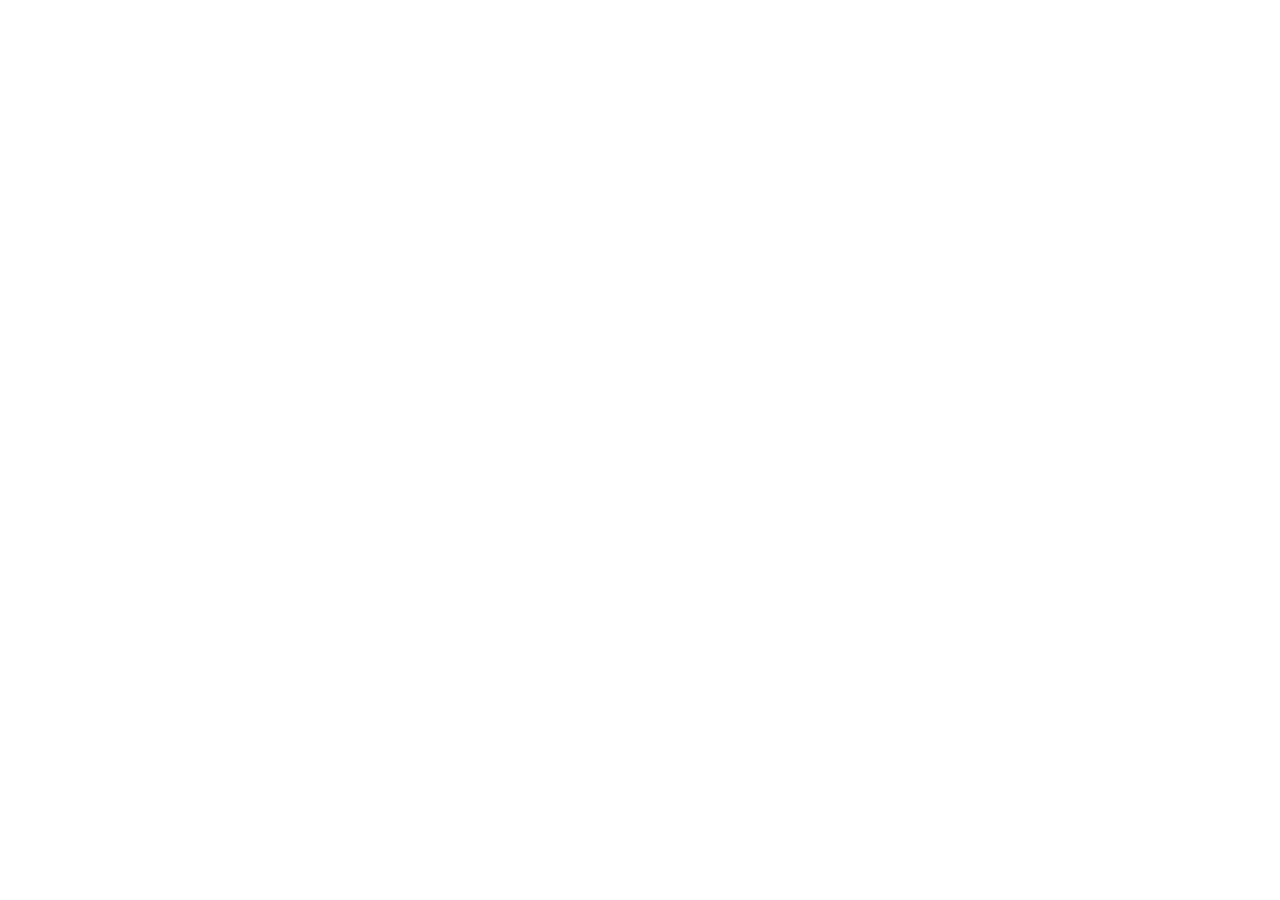
==== index.html @ 2e2acf35 "Initial Commit" ====
<!DOCTYPE html>
<html lang="en">
<head>
    <meta charset="UTF-8">
    <meta name="viewport" content="width=device-width, initial-scale=1.0">
    <title>Tugas Pemweb</title>
</head>
<body>
    
</body>
</html>
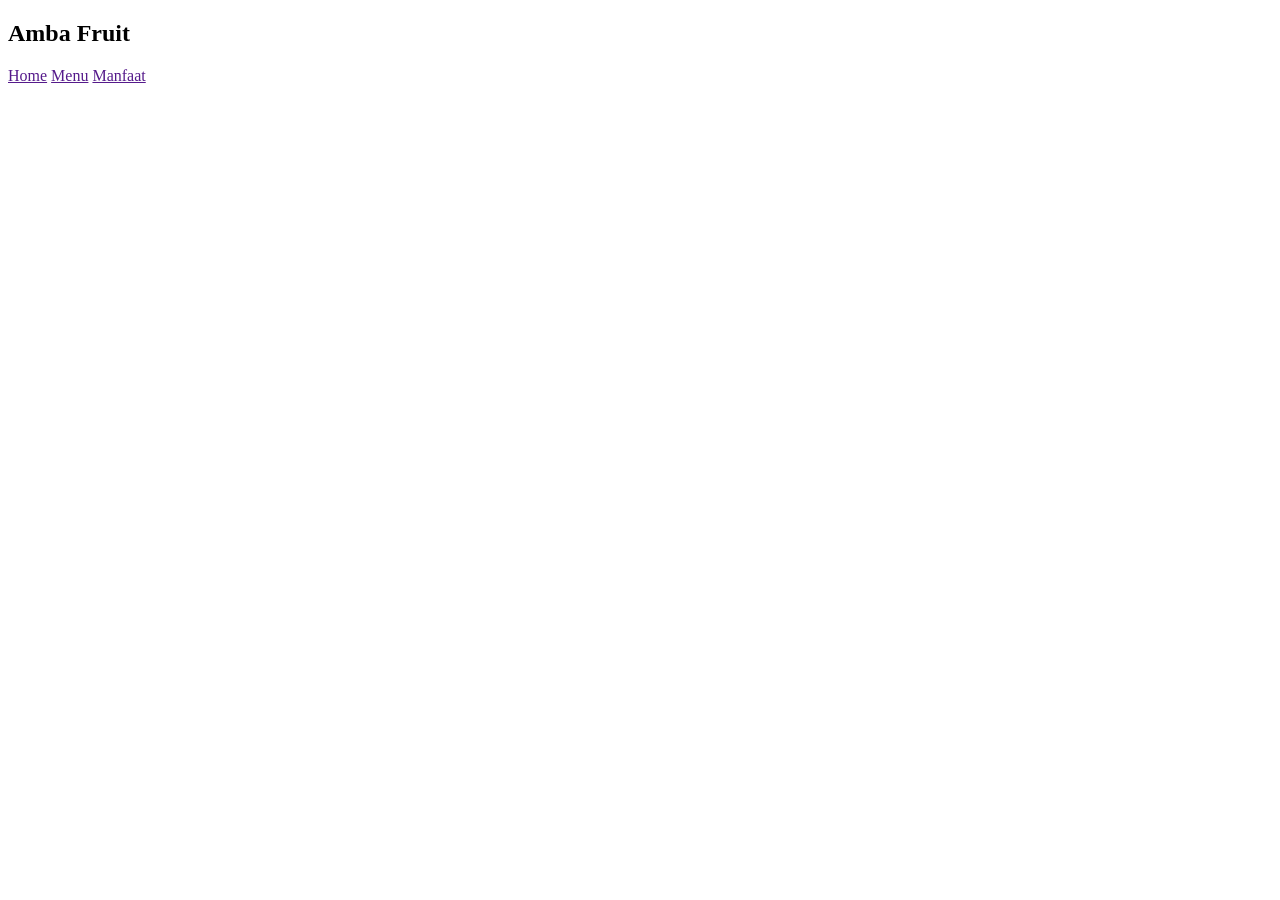
==== commit e4b154b2: "Menambahkan Menu" ====
--- a/index.html
+++ b/index.html
@@ -6,6 +6,18 @@
     <title>Tugas Pemweb</title>
 </head>
 <body>
-    
+
+    <nav>
+        <h2>Amba Fruit</h2>
+        <div>
+            <a href="">Home</a>
+            <a href="">Menu</a>
+            <a href="">Manfaat</a>
+        </div>
+
+    </nav>
+    <main>
+         
+    </main>
 </body>
 </html>
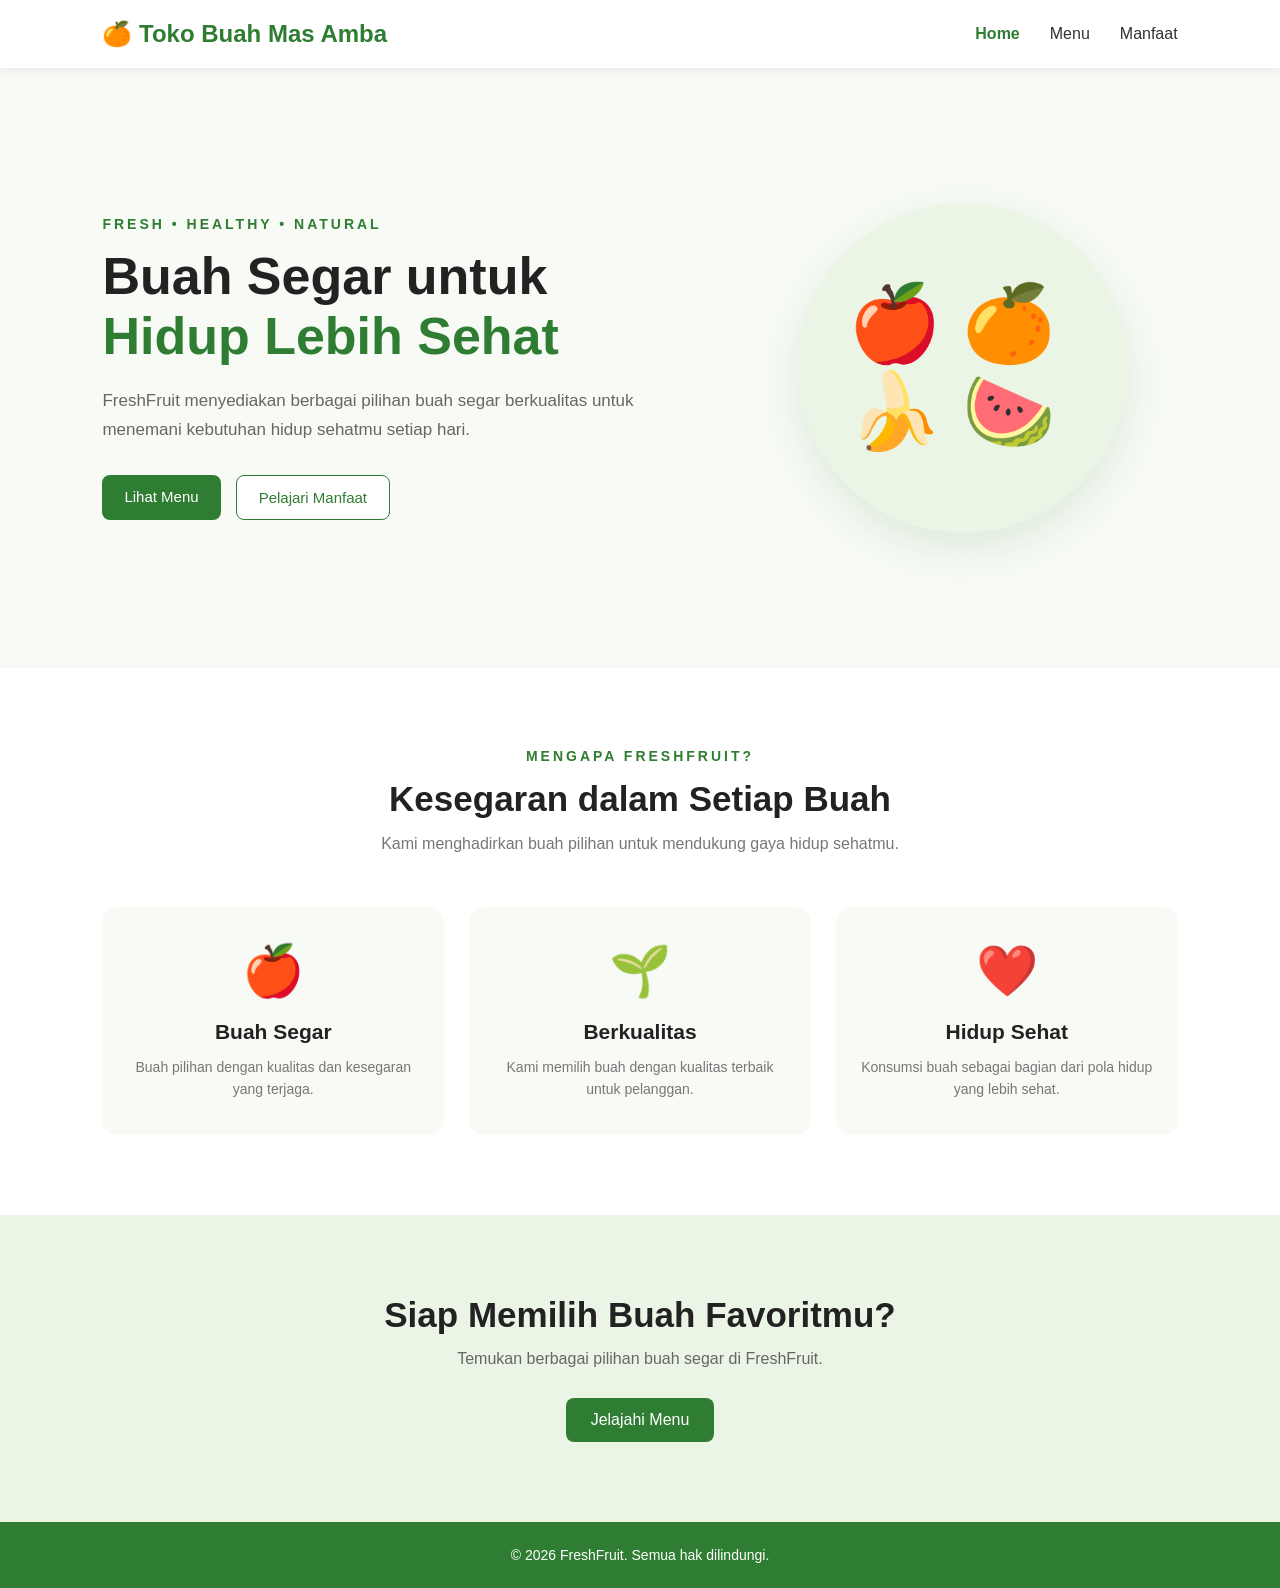
==== commit 6a367d62: "menambahkan home page" ====
--- a/index.html
+++ b/index.html
@@ -1,23 +1,191 @@
 <!DOCTYPE html>
-<html lang="en">
+<html lang="id">
+
 <head>
     <meta charset="UTF-8">
     <meta name="viewport" content="width=device-width, initial-scale=1.0">
-    <title>Tugas Pemweb</title>
+
+    <title>FreshFruit | Buah Segar Berkualitas</title>
+
+    <link rel="stylesheet" href="home.css">
 </head>
+
 <body>
 
-    <nav>
-        <h2>Amba Fruit</h2>
-        <div>
-            <a href="">Home</a>
-            <a href="">Menu</a>
-            <a href="">Manfaat</a>
+    <!-- Navbar -->
+    <nav class="navbar">
+
+        <div class="logo">
+            🍊 Toko Buah Mas Amba
+        </div>
+
+        <div class="nav-menu">
+            <a href="index.html" class="active">Home</a>
+            <a href="menu.html">Menu</a>
+            <a href="manfaat.html">Manfaat</a>
         </div>
 
     </nav>
-    <main>
-         
-    </main>
+
+
+    <!-- Hero Section -->
+    <section class="hero">
+
+        <div class="hero-content">
+
+            <p class="subtitle">
+                FRESH • HEALTHY • NATURAL
+            </p>
+
+            <h1>
+                Buah Segar untuk
+                <span>Hidup Lebih Sehat</span>
+            </h1>
+
+            <p class="description">
+                FreshFruit menyediakan berbagai pilihan buah segar
+                berkualitas untuk menemani kebutuhan hidup sehatmu
+                setiap hari.
+            </p>
+
+            <div class="hero-button">
+
+                <a href="menu.html" class="button-primary">
+                    Lihat Menu
+                </a>
+
+                <a href="manfaat.html" class="button-secondary">
+                    Pelajari Manfaat
+                </a>
+
+            </div>
+
+        </div>
+
+
+        <!-- Ilustrasi Buah -->
+        <div class="fruit-display">
+
+            <div class="fruit-circle">
+                🍎
+                🍊
+                🍌
+                🍉
+            </div>
+
+        </div>
+
+    </section>
+
+
+    <!-- Keunggulan -->
+    <section class="features">
+
+        <div class="section-title">
+
+            <p class="subtitle">
+                MENGAPA FRESHFRUIT?
+            </p>
+
+            <h2>
+                Kesegaran dalam Setiap Buah
+            </h2>
+
+            <p>
+                Kami menghadirkan buah pilihan untuk mendukung
+                gaya hidup sehatmu.
+            </p>
+
+        </div>
+
+
+        <div class="feature-container">
+
+            <div class="feature-card">
+
+                <div class="feature-icon">
+                    🍎
+                </div>
+
+                <h3>
+                    Buah Segar
+                </h3>
+
+                <p>
+                    Buah pilihan dengan kualitas dan kesegaran
+                    yang terjaga.
+                </p>
+
+            </div>
+
+
+            <div class="feature-card">
+
+                <div class="feature-icon">
+                    🌱
+                </div>
+
+                <h3>
+                    Berkualitas
+                </h3>
+
+                <p>
+                    Kami memilih buah dengan kualitas terbaik
+                    untuk pelanggan.
+                </p>
+
+            </div>
+
+
+            <div class="feature-card">
+
+                <div class="feature-icon">
+                    ❤️
+                </div>
+
+                <h3>
+                    Hidup Sehat
+                </h3>
+
+                <p>
+                    Konsumsi buah sebagai bagian dari pola hidup
+                    yang lebih sehat.
+                </p>
+
+            </div>
+
+        </div>
+
+    </section>
+
+
+    <!-- CTA -->
+    <section class="cta">
+
+        <h2>
+            Siap Memilih Buah Favoritmu?
+        </h2>
+
+        <p>
+            Temukan berbagai pilihan buah segar di FreshFruit.
+        </p>
+
+        <a href="menu.html">
+            Jelajahi Menu
+        </a>
+
+    </section>
+
+
+    <!-- Footer -->
+    <footer>
+
+        <p>
+            © 2026 FreshFruit. Semua hak dilindungi.
+        </p>
+
+    </footer>
+
 </body>
+
 </html>
--- a/home.css
+++ b/home.css
@@ -0,0 +1,472 @@
+/* =========================
+   RESET
+========================= */
+
+* {
+    margin: 0;
+    padding: 0;
+    box-sizing: border-box;
+}
+
+
+/* =========================
+   BODY
+========================= */
+
+body {
+    font-family: Arial, sans-serif;
+    background-color: #f7faf5;
+    color: #333;
+}
+
+
+/* =========================
+   NAVBAR
+========================= */
+
+.navbar {
+    display: flex;
+    justify-content: space-between;
+    align-items: center;
+
+    padding: 20px 8%;
+
+    background-color: white;
+
+    box-shadow: 0 2px 10px rgba(0, 0, 0, 0.08);
+
+    position: sticky;
+    top: 0;
+    z-index: 10;
+}
+
+
+.logo {
+    font-size: 24px;
+    font-weight: bold;
+    color: #2e7d32;
+}
+
+
+.nav-menu {
+    display: flex;
+    gap: 30px;
+}
+
+
+.nav-menu a {
+    text-decoration: none;
+    color: #333;
+
+    font-weight: 500;
+
+    transition: 0.3s;
+}
+
+
+.nav-menu a:hover {
+    color: #2e7d32;
+}
+
+
+.nav-menu .active {
+    color: #2e7d32;
+    font-weight: bold;
+}
+
+
+/* =========================
+   HERO
+========================= */
+
+.hero {
+    min-height: 600px;
+
+    width: 84%;
+    max-width: 1200px;
+
+    margin: auto;
+
+    display: flex;
+    align-items: center;
+    justify-content: space-between;
+
+    gap: 50px;
+}
+
+
+.hero-content {
+    width: 55%;
+}
+
+
+.subtitle {
+    color: #2e7d32;
+
+    font-size: 14px;
+
+    font-weight: bold;
+
+    letter-spacing: 3px;
+
+    margin-bottom: 15px;
+}
+
+
+.hero h1 {
+    font-size: 52px;
+
+    line-height: 1.15;
+
+    color: #222;
+
+    margin-bottom: 20px;
+}
+
+
+.hero h1 span {
+    color: #2e7d32;
+}
+
+
+.description {
+    max-width: 600px;
+
+    color: #666;
+
+    font-size: 17px;
+
+    line-height: 1.7;
+
+    margin-bottom: 30px;
+}
+
+
+/* =========================
+   BUTTON
+========================= */
+
+.hero-button {
+    display: flex;
+    gap: 15px;
+}
+
+
+.hero-button a {
+    text-decoration: none;
+
+    padding: 13px 22px;
+
+    border-radius: 8px;
+
+    font-size: 15px;
+
+    transition: 0.3s;
+}
+
+
+.button-primary {
+    background-color: #2e7d32;
+    color: white;
+}
+
+
+.button-primary:hover {
+    background-color: #1b5e20;
+}
+
+
+.button-secondary {
+    background-color: white;
+    color: #2e7d32;
+
+    border: 1px solid #2e7d32;
+}
+
+
+.button-secondary:hover {
+    background-color: #f1f8ed;
+}
+
+
+/* =========================
+   FRUIT DISPLAY
+========================= */
+
+.fruit-display {
+    width: 40%;
+
+    display: flex;
+    justify-content: center;
+}
+
+
+.fruit-circle {
+    width: 330px;
+    height: 330px;
+
+    border-radius: 50%;
+
+    background-color: #eaf5e5;
+
+    display: flex;
+    align-items: center;
+    justify-content: center;
+
+    flex-wrap: wrap;
+
+    gap: 10px;
+
+    padding: 50px;
+
+    font-size: 75px;
+
+    box-shadow: 0 15px 40px rgba(46, 125, 50, 0.12);
+}
+
+
+/* =========================
+   FEATURES
+========================= */
+
+.features {
+    background-color: white;
+
+    padding: 80px 8%;
+}
+
+
+.section-title {
+    text-align: center;
+
+    margin-bottom: 50px;
+}
+
+
+.section-title h2 {
+    font-size: 35px;
+
+    color: #222;
+
+    margin-bottom: 12px;
+}
+
+
+.section-title > p:last-child {
+    color: #777;
+
+    line-height: 1.6;
+}
+
+
+.feature-container {
+    max-width: 1100px;
+
+    margin: auto;
+
+    display: grid;
+
+    grid-template-columns: repeat(3, 1fr);
+
+    gap: 25px;
+}
+
+
+.feature-card {
+    text-align: center;
+
+    padding: 35px 25px;
+
+    border-radius: 15px;
+
+    background-color: #f7faf5;
+
+    transition: 0.3s;
+}
+
+
+.feature-card:hover {
+    transform: translateY(-6px);
+}
+
+
+.feature-icon {
+    font-size: 50px;
+
+    margin-bottom: 20px;
+}
+
+
+.feature-card h3 {
+    color: #222;
+
+    font-size: 21px;
+
+    margin-bottom: 12px;
+}
+
+
+.feature-card p {
+    color: #777;
+
+    font-size: 14px;
+
+    line-height: 1.6;
+}
+
+
+/* =========================
+   CTA
+========================= */
+
+.cta {
+    text-align: center;
+
+    padding: 80px 20px;
+
+    background-color: #eaf5e5;
+}
+
+
+.cta h2 {
+    font-size: 35px;
+
+    color: #222;
+
+    margin-bottom: 15px;
+}
+
+
+.cta p {
+    color: #666;
+
+    margin-bottom: 30px;
+}
+
+
+.cta a {
+    display: inline-block;
+
+    text-decoration: none;
+
+    background-color: #2e7d32;
+
+    color: white;
+
+    padding: 13px 25px;
+
+    border-radius: 8px;
+
+    transition: 0.3s;
+}
+
+
+.cta a:hover {
+    background-color: #1b5e20;
+}
+
+
+/* =========================
+   FOOTER
+========================= */
+
+footer {
+    text-align: center;
+
+    padding: 25px;
+
+    background-color: #2e7d32;
+
+    color: white;
+
+    font-size: 14px;
+}
+
+
+/* =========================
+   RESPONSIVE
+========================= */
+
+@media (max-width: 800px) {
+
+    .hero {
+        flex-direction: column;
+
+        text-align: center;
+
+        padding: 70px 0;
+    }
+
+
+    .hero-content {
+        width: 100%;
+    }
+
+
+    .hero .description {
+        margin-left: auto;
+        margin-right: auto;
+    }
+
+
+    .hero-button {
+        justify-content: center;
+    }
+
+
+    .fruit-display {
+        width: 100%;
+    }
+
+
+    .feature-container {
+        grid-template-columns: 1fr;
+    }
+
+}
+
+
+@media (max-width: 550px) {
+
+    .navbar {
+        flex-direction: column;
+
+        gap: 15px;
+    }
+
+
+    .nav-menu {
+        gap: 18px;
+    }
+
+
+    .hero h1 {
+        font-size: 38px;
+    }
+
+
+    .fruit-circle {
+        width: 250px;
+        height: 250px;
+
+        font-size: 55px;
+
+        padding: 35px;
+    }
+
+
+    .hero-button {
+        flex-direction: column;
+    }
+
+
+    .section-title h2 {
+        font-size: 28px;
+    }
+
+
+    .cta h2 {
+        font-size: 28px;
+    }
+
+}
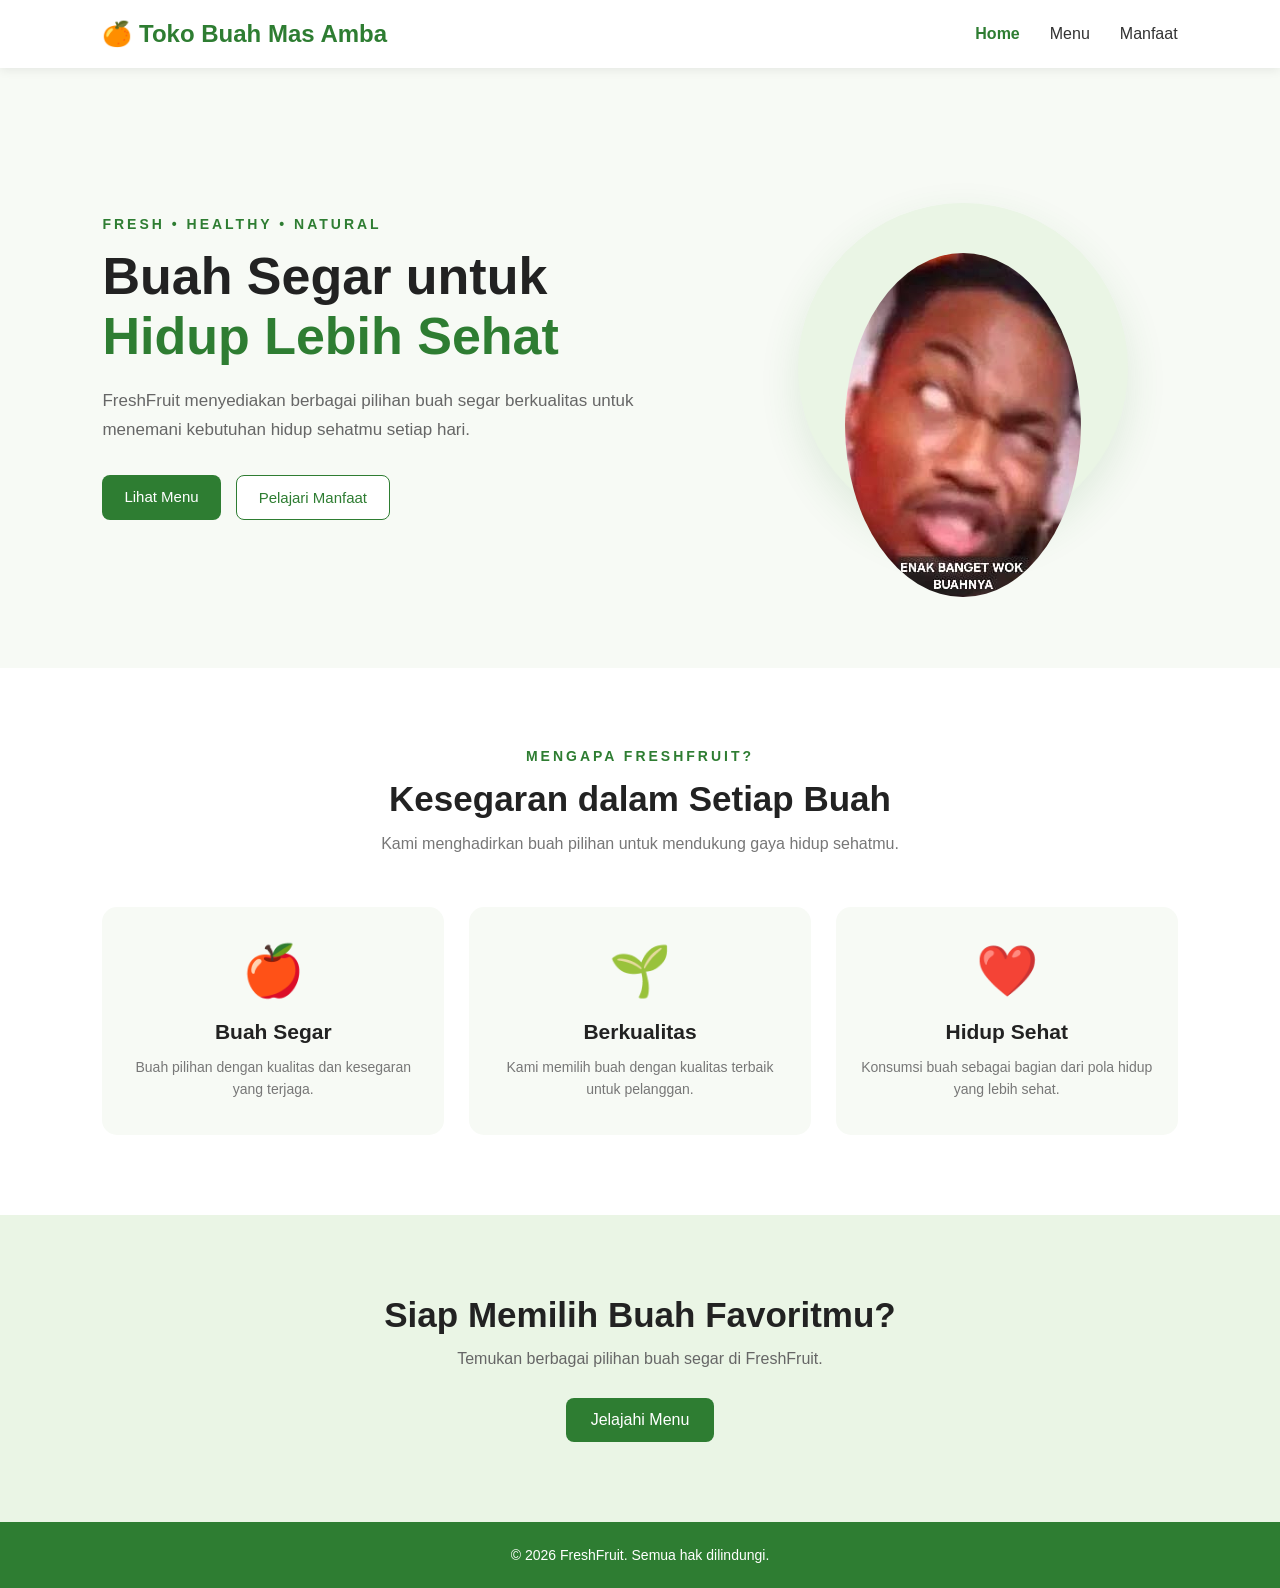
==== commit 98e4116b: "nambah foto mas amba" ====
--- a/index.html
+++ b/index.html
@@ -54,7 +54,7 @@
                     Lihat Menu
                 </a>
 
-                <a href="manfaat.html" class="button-secondary">
+                <a href="tokobuah.html" class="button-secondary">
                     Pelajari Manfaat
                 </a>
 
@@ -67,10 +67,7 @@
         <div class="fruit-display">
 
             <div class="fruit-circle">
-                🍎
-                🍊
-                🍌
-                🍉
+                <img src="amba.jpeg" alt="" class="amba">
             </div>
 
         </div>
--- a/home.css
+++ b/home.css
@@ -200,6 +200,10 @@
     justify-content: center;
 }
 
+.amba {
+    border-radius: 50%;
+    border-color: #2e7d32;
+}
 
 .fruit-circle {
     width: 330px;
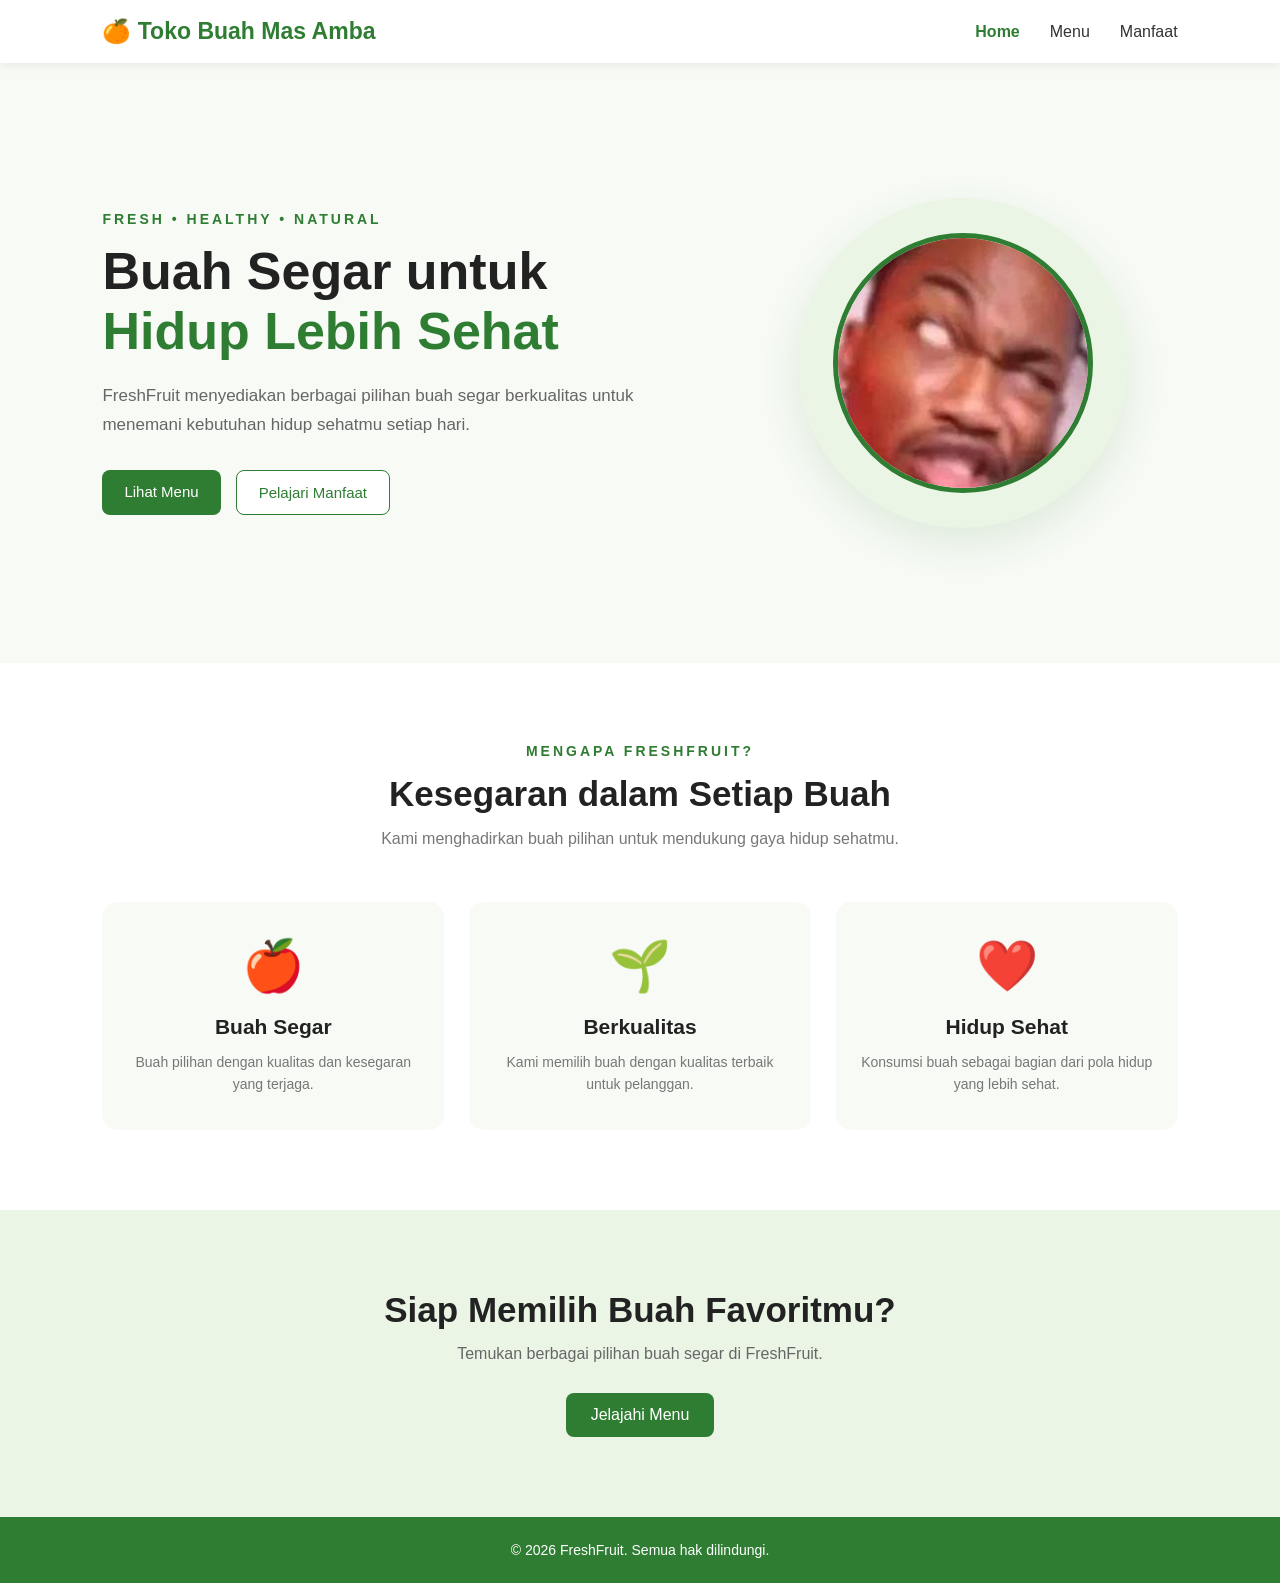
==== commit 24de066e: "menambah navbar dan responsif" ====
--- a/index.html
+++ b/index.html
@@ -12,7 +12,7 @@
 
 <body>
 
-    <!-- Navbar -->
+    <!-- ================= NAVBAR ================= -->
     <nav class="navbar">
 
         <div class="logo">
@@ -22,13 +22,13 @@
         <div class="nav-menu">
             <a href="index.html" class="active">Home</a>
             <a href="menu.html">Menu</a>
-            <a href="manfaat.html">Manfaat</a>
+            <a href="tokobuah.html">Manfaat</a>
         </div>
 
     </nav>
 
 
-    <!-- Hero Section -->
+    <!-- ================= HERO ================= -->
     <section class="hero">
 
         <div class="hero-content">
@@ -67,7 +67,7 @@
         <div class="fruit-display">
 
             <div class="fruit-circle">
-                <img src="amba.jpeg" alt="" class="amba">
+                <img src="amba.jpeg" alt="Buah segar" class="amba">
             </div>
 
         </div>
@@ -75,7 +75,7 @@
     </section>
 
 
-    <!-- Keunggulan -->
+    <!-- ================= FEATURES ================= -->
     <section class="features">
 
         <div class="section-title">
@@ -156,7 +156,7 @@
     </section>
 
 
-    <!-- CTA -->
+    <!-- ================= CTA ================= -->
     <section class="cta">
 
         <h2>
@@ -174,7 +174,7 @@
     </section>
 
 
-    <!-- Footer -->
+    <!-- ================= FOOTER ================= -->
     <footer>
 
         <p>
--- a/home.css
+++ b/home.css
@@ -17,6 +17,7 @@
     font-family: Arial, sans-serif;
     background-color: #f7faf5;
     color: #333;
+    overflow-x: hidden;
 }
 
 
@@ -29,7 +30,7 @@
     justify-content: space-between;
     align-items: center;
 
-    padding: 20px 8%;
+    padding: 18px 8%;
 
     background-color: white;
 
@@ -37,12 +38,12 @@
 
     position: sticky;
     top: 0;
-    z-index: 10;
+    z-index: 100;
 }
 
 
 .logo {
-    font-size: 24px;
+    font-size: 23px;
     font-weight: bold;
     color: #2e7d32;
 }
@@ -50,6 +51,7 @@
 
 .nav-menu {
     display: flex;
+    align-items: center;
     gap: 30px;
 }
 
@@ -114,7 +116,7 @@
 
 
 .hero h1 {
-    font-size: 52px;
+    font-size: clamp(38px, 5vw, 52px);
 
     line-height: 1.15;
 
@@ -162,6 +164,8 @@
     font-size: 15px;
 
     transition: 0.3s;
+
+    text-align: center;
 }
 
 
@@ -200,10 +204,6 @@
     justify-content: center;
 }
 
-.amba {
-    border-radius: 50%;
-    border-color: #2e7d32;
-}
 
 .fruit-circle {
     width: 330px;
@@ -217,15 +217,23 @@
     align-items: center;
     justify-content: center;
 
-    flex-wrap: wrap;
-
-    gap: 10px;
-
-    padding: 50px;
-
-    font-size: 75px;
+    padding: 30px;
 
     box-shadow: 0 15px 40px rgba(46, 125, 50, 0.12);
+}
+
+
+.amba {
+    width: 100%;
+    max-width: 260px;
+
+    height: 260px;
+
+    object-fit: cover;
+
+    border-radius: 50%;
+
+    border: 5px solid #2e7d32;
 }
 
 
@@ -388,7 +396,7 @@
 
 
 /* =========================
-   RESPONSIVE
+   TABLET
 ========================= */
 
 @media (max-width: 800px) {
@@ -430,22 +438,70 @@
 }
 
 
+/* =========================
+   SMARTPHONE
+========================= */
+
 @media (max-width: 550px) {
 
     .navbar {
         flex-direction: column;
 
-        gap: 15px;
+        gap: 12px;
+
+        padding: 15px 20px;
+    }
+
+
+    .logo {
+        font-size: 20px;
+
+        text-align: center;
     }
 
 
     .nav-menu {
-        gap: 18px;
+        gap: 20px;
+
+        justify-content: center;
+
+        flex-wrap: wrap;
+    }
+
+
+    .nav-menu a {
+        font-size: 14px;
+    }
+
+
+    .hero {
+        width: 90%;
+
+        padding: 55px 0;
     }
 
 
     .hero h1 {
-        font-size: 38px;
+        font-size: 36px;
+    }
+
+
+    .hero .description {
+        font-size: 15px;
+    }
+
+
+    .hero-button {
+        flex-direction: column;
+
+        align-items: center;
+    }
+
+
+    .hero-button a {
+        width: 100%;
+
+        max-width: 250px;
     }
 
 
@@ -453,14 +509,18 @@
         width: 250px;
         height: 250px;
 
-        font-size: 55px;
-
-        padding: 35px;
-    }
-
-
-    .hero-button {
-        flex-direction: column;
+        padding: 20px;
+    }
+
+
+    .amba {
+        width: 100%;
+        height: 200px;
+    }
+
+
+    .features {
+        padding: 60px 20px;
     }
 
 
@@ -469,8 +529,18 @@
     }
 
 
+    .cta {
+        padding: 60px 20px;
+    }
+
+
     .cta h2 {
         font-size: 28px;
     }
 
+
+    footer {
+        font-size: 13px;
+    }
+
 }
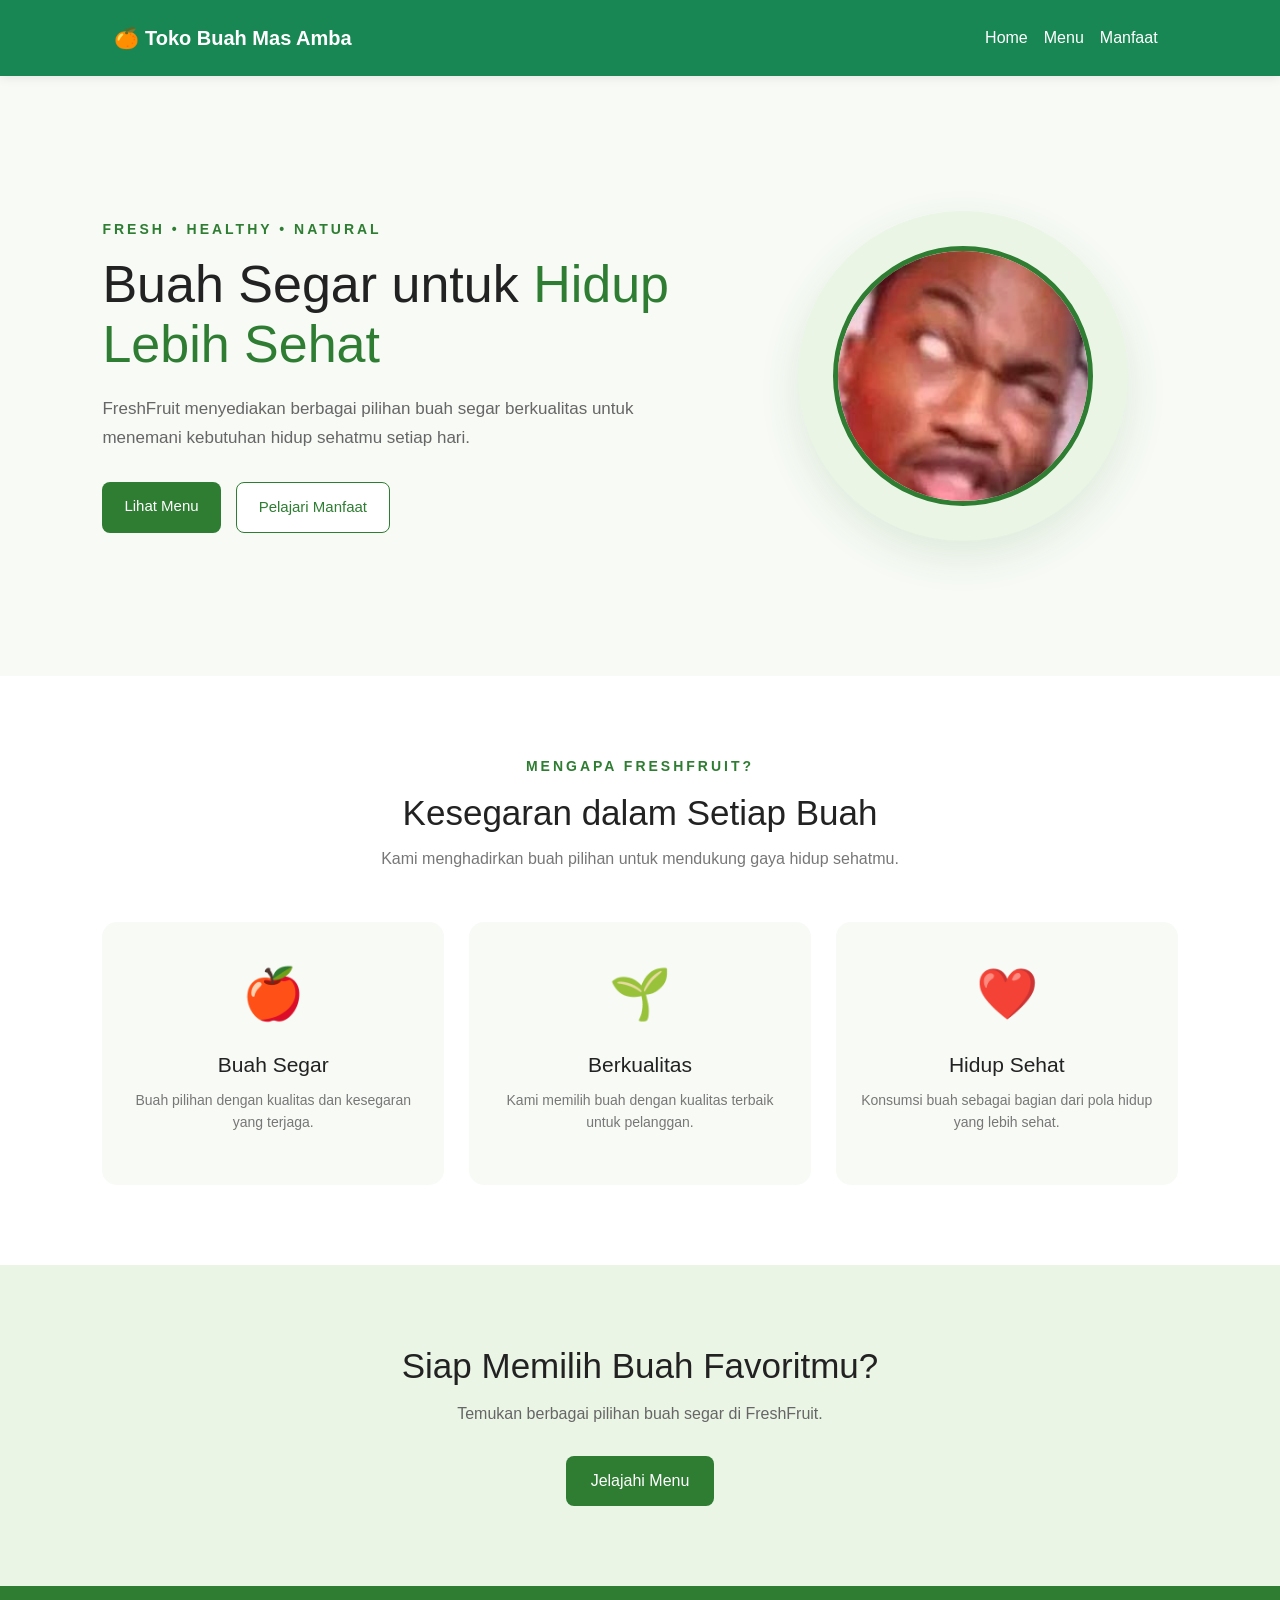
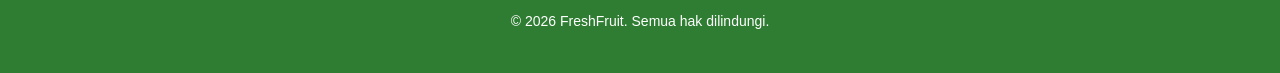
==== commit c983d36a: "memakai bootstrap untuk navbar responsive" ====
--- a/index.html
+++ b/index.html
@@ -7,25 +7,63 @@
 
     <title>FreshFruit | Buah Segar Berkualitas</title>
 
+    <link href="https://cdn.jsdelivr.net/npm/bootstrap@5.3.8/dist/css/bootstrap.min.css" rel="stylesheet">
     <link rel="stylesheet" href="home.css">
 </head>
 
 <body>
 
     <!-- ================= NAVBAR ================= -->
-    <nav class="navbar">
-
-        <div class="logo">
+ <!-- Bootstrap Navbar -->
+<nav class="navbar navbar-expand-lg bg-success">
+    <div class="container">
+
+        <a class="navbar-brand text-white fw-bold" href="index.html">
             🍊 Toko Buah Mas Amba
-        </div>
-
-        <div class="nav-menu">
-            <a href="index.html" class="active">Home</a>
-            <a href="menu.html">Menu</a>
-            <a href="tokobuah.html">Manfaat</a>
-        </div>
-
-    </nav>
+        </a>
+
+        <!-- Tombol hamburger untuk HP -->
+        <button
+            class="navbar-toggler bg-light"
+            type="button"
+            data-bs-toggle="collapse"
+            data-bs-target="#navbarNav"
+            aria-controls="navbarNav"
+            aria-expanded="false"
+            aria-label="Toggle navigation">
+
+            <span class="navbar-toggler-icon"></span>
+        </button>
+
+        <!-- Menu -->
+        <div class="collapse navbar-collapse" id="navbarNav">
+
+            <ul class="navbar-nav ms-auto">
+
+                <li class="nav-item">
+                    <a class="nav-link text-white active" href="index.html">
+                        Home
+                    </a>
+                </li>
+
+                <li class="nav-item">
+                    <a class="nav-link text-white" href="menu.html">
+                        Menu
+                    </a>
+                </li>
+
+                <li class="nav-item">
+                    <a class="nav-link text-white" href="tokobuah.html">
+                        Manfaat
+                    </a>
+                </li>
+
+            </ul>
+
+        </div>
+
+    </div>
+</nav>
 
 
     <!-- ================= HERO ================= -->
@@ -182,7 +220,7 @@
         </p>
 
     </footer>
-
+<script src="https://cdn.jsdelivr.net/npm/bootstrap@5.3.8/dist/js/bootstrap.bundle.min.js"></script>
 </body>
 
 </html>
